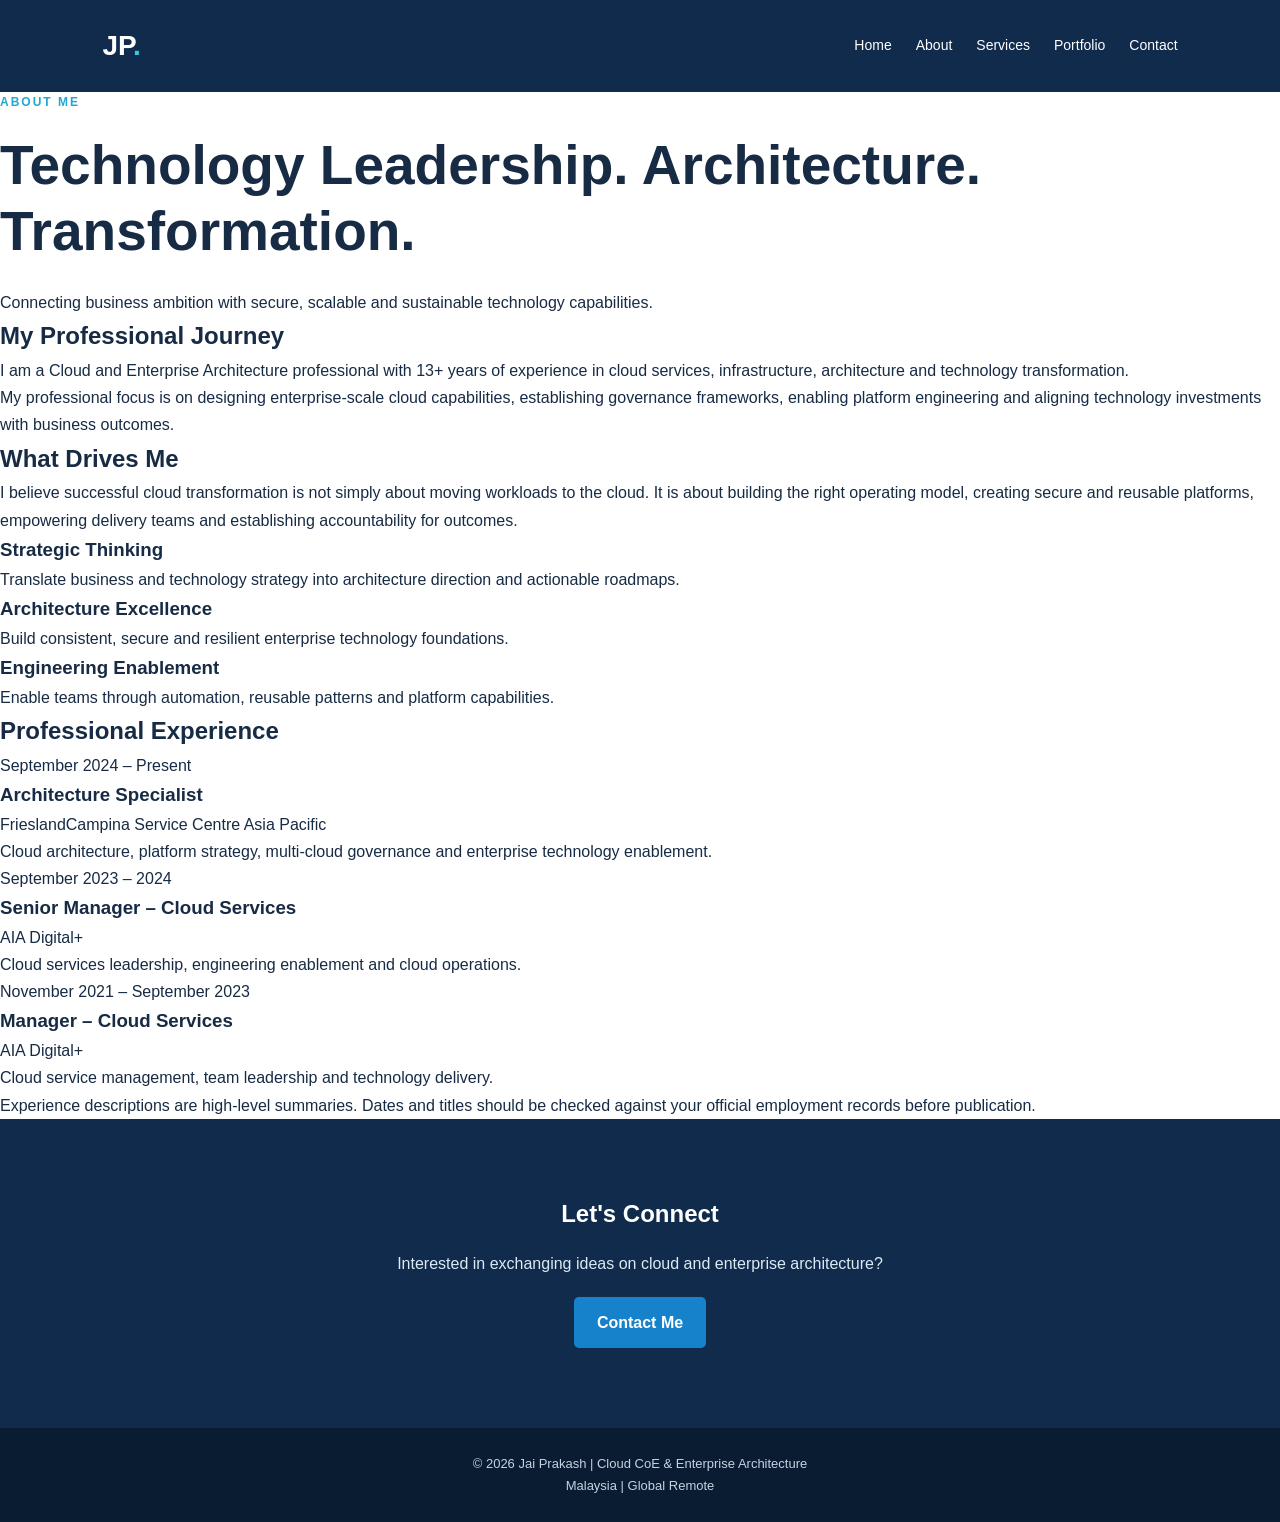
==== about.html @ 026047b7 "Create about.html Add about page" ====
<!DOCTYPE html>
<html lang="en">
<head>
  <meta charset="UTF-8">
  <meta name="viewport" content="width=device-width, initial-scale=1.0">
  <title>About Me | Jai Prakash</title>
  <link rel="stylesheet" href="assets/css/style.css">
</head>
<body>
<header>
  <a href="index.html" class="logo">JP<span>.</span></a>
  <nav>
    <a href="index.html">Home</a>
    <a href="about.html">About</a>
    <a href="services.html">Services</a>
    <a href="portfolio.html">Portfolio</a>
    <a href="contact.html">Contact</a>
  </nav>
</header>

<section class="page-hero">
  <p class="eyebrow">ABOUT ME</p>
  <h1>Technology Leadership. Architecture. Transformation.</h1>
  <p>Connecting business ambition with secure, scalable and sustainable technology capabilities.</p>
</section>

<section class="page-content">
  <h2>My Professional Journey</h2>
  <p>I am a Cloud and Enterprise Architecture professional with 13+ years of experience in cloud services, infrastructure, architecture and technology transformation.</p>
  <p>My professional focus is on designing enterprise-scale cloud capabilities, establishing governance frameworks, enabling platform engineering and aligning technology investments with business outcomes.</p>

  <h2>What Drives Me</h2>
  <p>I believe successful cloud transformation is not simply about moving workloads to the cloud. It is about building the right operating model, creating secure and reusable platforms, empowering delivery teams and establishing accountability for outcomes.</p>

  <div class="info-grid">
    <article>
      <h3>Strategic Thinking</h3>
      <p>Translate business and technology strategy into architecture direction and actionable roadmaps.</p>
    </article>
    <article>
      <h3>Architecture Excellence</h3>
      <p>Build consistent, secure and resilient enterprise technology foundations.</p>
    </article>
    <article>
      <h3>Engineering Enablement</h3>
      <p>Enable teams through automation, reusable patterns and platform capabilities.</p>
    </article>
  </div>

  <h2>Professional Experience</h2>
  <div class="timeline">
    <article>
      <span>September 2024 – Present</span>
      <h3>Architecture Specialist</h3>
      <p>FrieslandCampina Service Centre Asia Pacific</p>
      <p>Cloud architecture, platform strategy, multi-cloud governance and enterprise technology enablement.</p>
    </article>
    <article>
      <span>September 2023 – 2024</span>
      <h3>Senior Manager – Cloud Services</h3>
      <p>AIA Digital+</p>
      <p>Cloud services leadership, engineering enablement and cloud operations.</p>
    </article>
    <article>
      <span>November 2021 – September 2023</span>
      <h3>Manager – Cloud Services</h3>
      <p>AIA Digital+</p>
      <p>Cloud service management, team leadership and technology delivery.</p>
    </article>
  </div>

  <p class="note">Experience descriptions are high-level summaries. Dates and titles should be checked against your official employment records before publication.</p>
</section>

<section class="contact-banner">
  <h2>Let's Connect</h2>
  <p>Interested in exchanging ideas on cloud and enterprise architecture?</p>
  <a href="contact.html" class="button">Contact Me</a>
</section>

<footer>
  <p>© 2026 Jai Prakash | Cloud CoE & Enterprise Architecture</p>
  <p>Malaysia | Global Remote</p>
</footer>
</body>
</html>
---- assets/css/style.css ----
* {
  box-sizing: border-box;
  margin: 0;
  padding: 0;
}

body {
  font-family: Arial, sans-serif;
  color: #172b45;
  line-height: 1.7;
  background: #ffffff;
}

header {
  display: flex;
  justify-content: space-between;
  align-items: center;
  padding: 22px 8%;
  background: #102b4c;
  color: white;
}

.logo {
  font-size: 28px;
  font-weight: bold;
  color: white;
  text-decoration: none;
}

.logo span {
  color: #36c8df;
}

nav {
  display: flex;
  gap: 24px;
  flex-wrap: wrap;
}

nav a {
  color: white;
  text-decoration: none;
  font-size: 14px;
}

nav a:hover {
  color: #36c8df;
}

.hero {
  min-height: 490px;
  padding: 110px 10%;
  background: linear-gradient(120deg, #102b4c, #176ca9);
  color: white;
  display: flex;
  align-items: center;
}

.hero-content {
  max-width: 850px;
}

.eyebrow {
  color: #20a8d2;
  font-size: 12px;
  font-weight: bold;
  letter-spacing: 2px;
  margin-bottom: 20px;
}

.hero .eyebrow {
  color: #62dce8;
}

h1 {
  font-size: clamp(34px, 5vw, 55px);
  line-height: 1.2;
  margin-bottom: 25px;
}

h1 span {
  color: #54d6e6;
}

.hero p:not(.eyebrow) {
  max-width: 720px;
  color: #dceaf5;
  margin-bottom: 30px;
}

.button {
  display: inline-block;
  padding: 12px 23px;
  margin: 5px;
  background: #1682cc;
  color: white;
  text-decoration: none;
  border-radius: 5px;
  font-weight: bold;
}

.button:hover {
  background: #0e64a5;
}

.button.secondary {
  background: transparent;
  border: 1px solid white;
}

.intro, .services, .expertise {
  padding: 80px 10%;
}

.intro h2, .services h2, .expertise h2 {
  font-size: 32px;
  margin-bottom: 22px;
}

.intro p {
  max-width: 850px;
  margin-bottom: 15px;
  color: #5d6d80;
}

.text-link {
  display: inline-block;
  margin-top: 15px;
  color: #1478bd;
  font-weight: bold;
  text-decoration: none;
}

.services {
  background: #f2f6fb;
}

.cards {
  display: grid;
  grid-template-columns: repeat(3, 1fr);
  gap: 20px;
  margin-top: 35px;
}

.cards article {
  background: white;
  padding: 25px;
  border-radius: 8px;
  border: 1px solid #e2eaf2;
}

.cards h3 {
  color: #176ca9;
  margin-bottom: 12px;
}

.cards p {
  color: #637386;
  font-size: 14px;
}

.tags {
  display: flex;
  flex-wrap: wrap;
  gap: 12px;
  margin-top: 25px;
}

.tags span {
  padding: 10px 16px;
  background: #eaf3fb;
  border-radius: 5px;
  color: #205a88;
  font-size: 14px;
}

.contact-banner {
  text-align: center;
  padding: 75px 20px;
  background: #102b4c;
  color: white;
}

.contact-banner p {
  margin: 15px 0;
  color: #dceaf5;
}

footer {
  background: #091c32;
  color: #c5d3e0;
  padding: 25px;
  text-align: center;
  font-size: 13px;
}

@media (max-width: 768px) {
  header {
    flex-direction: column;
    gap: 15px;
  }

  nav {
    justify-content: center;
    gap: 12px;
  }

  .hero {
    padding: 75px 7%;
  }

  .cards {
    grid-template-columns: 1fr;
  }

  .intro, .services, .expertise {
    padding: 55px 7%;
  }
}
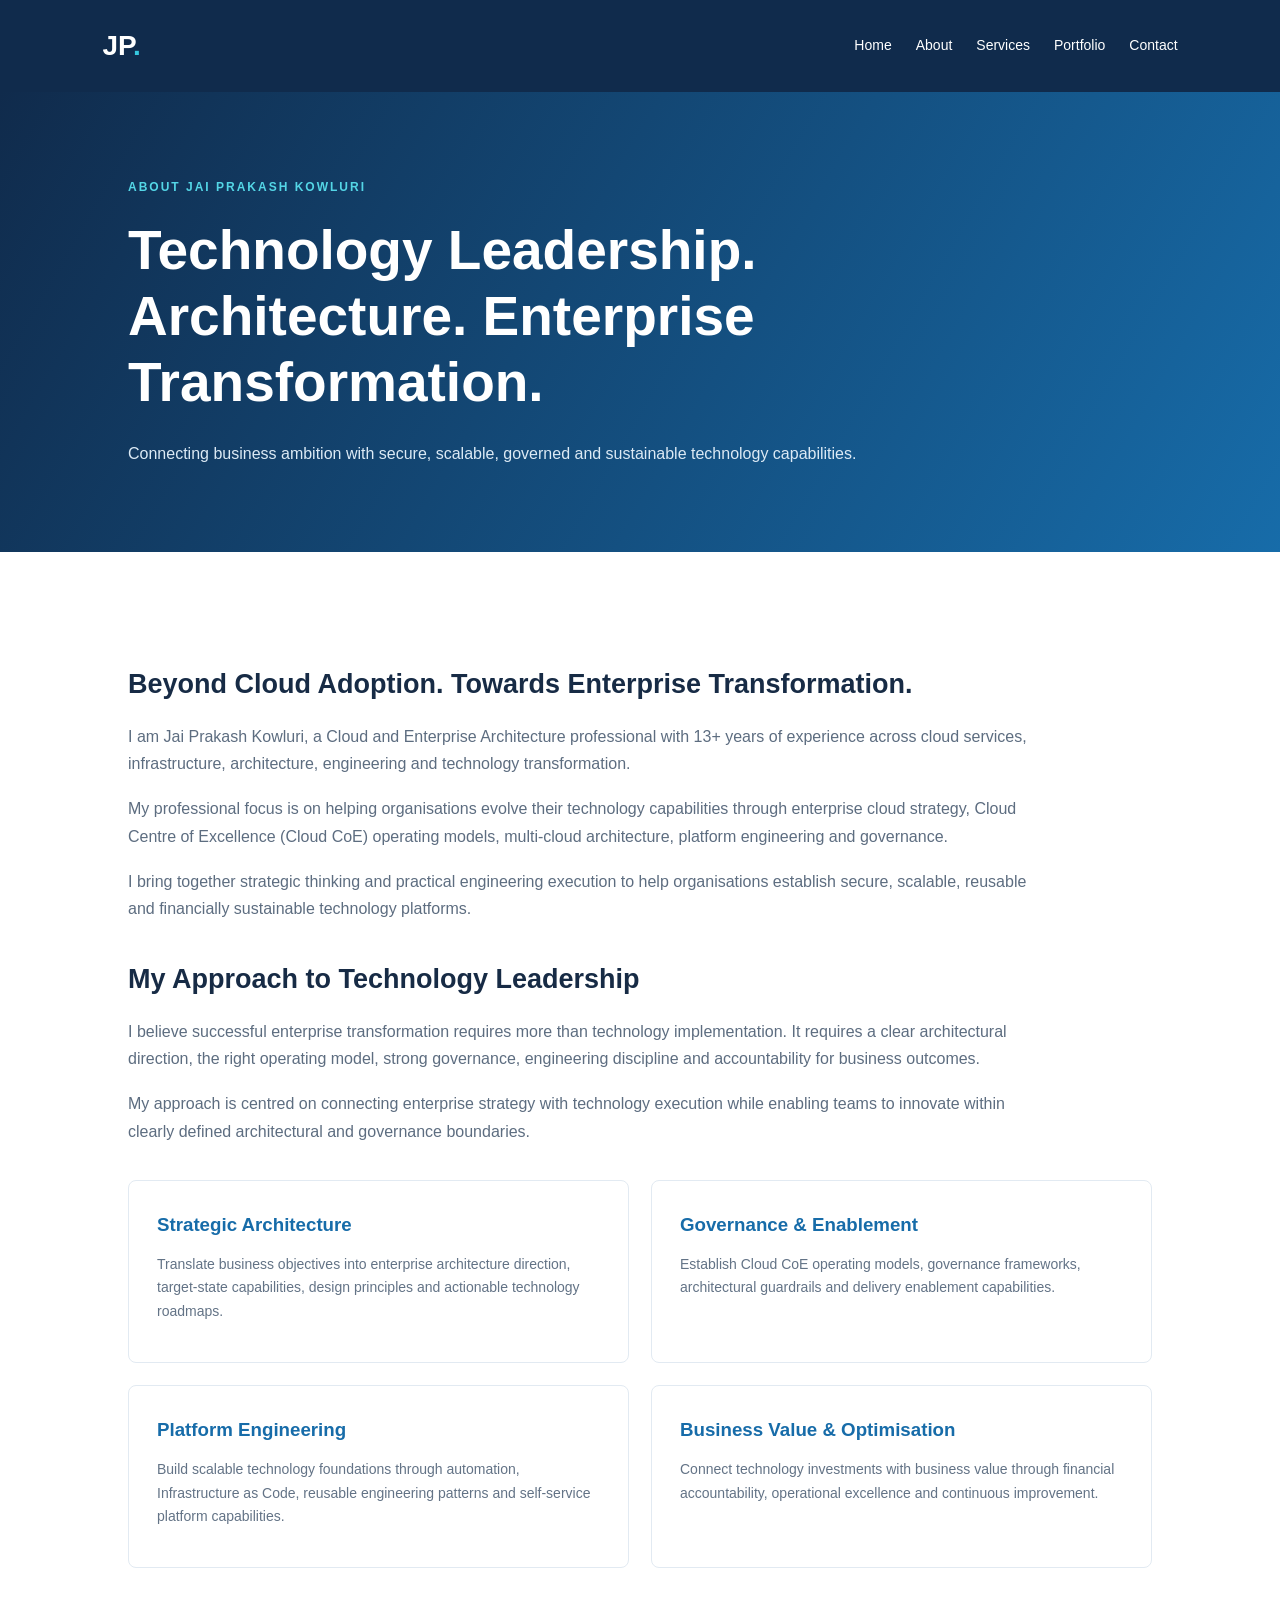
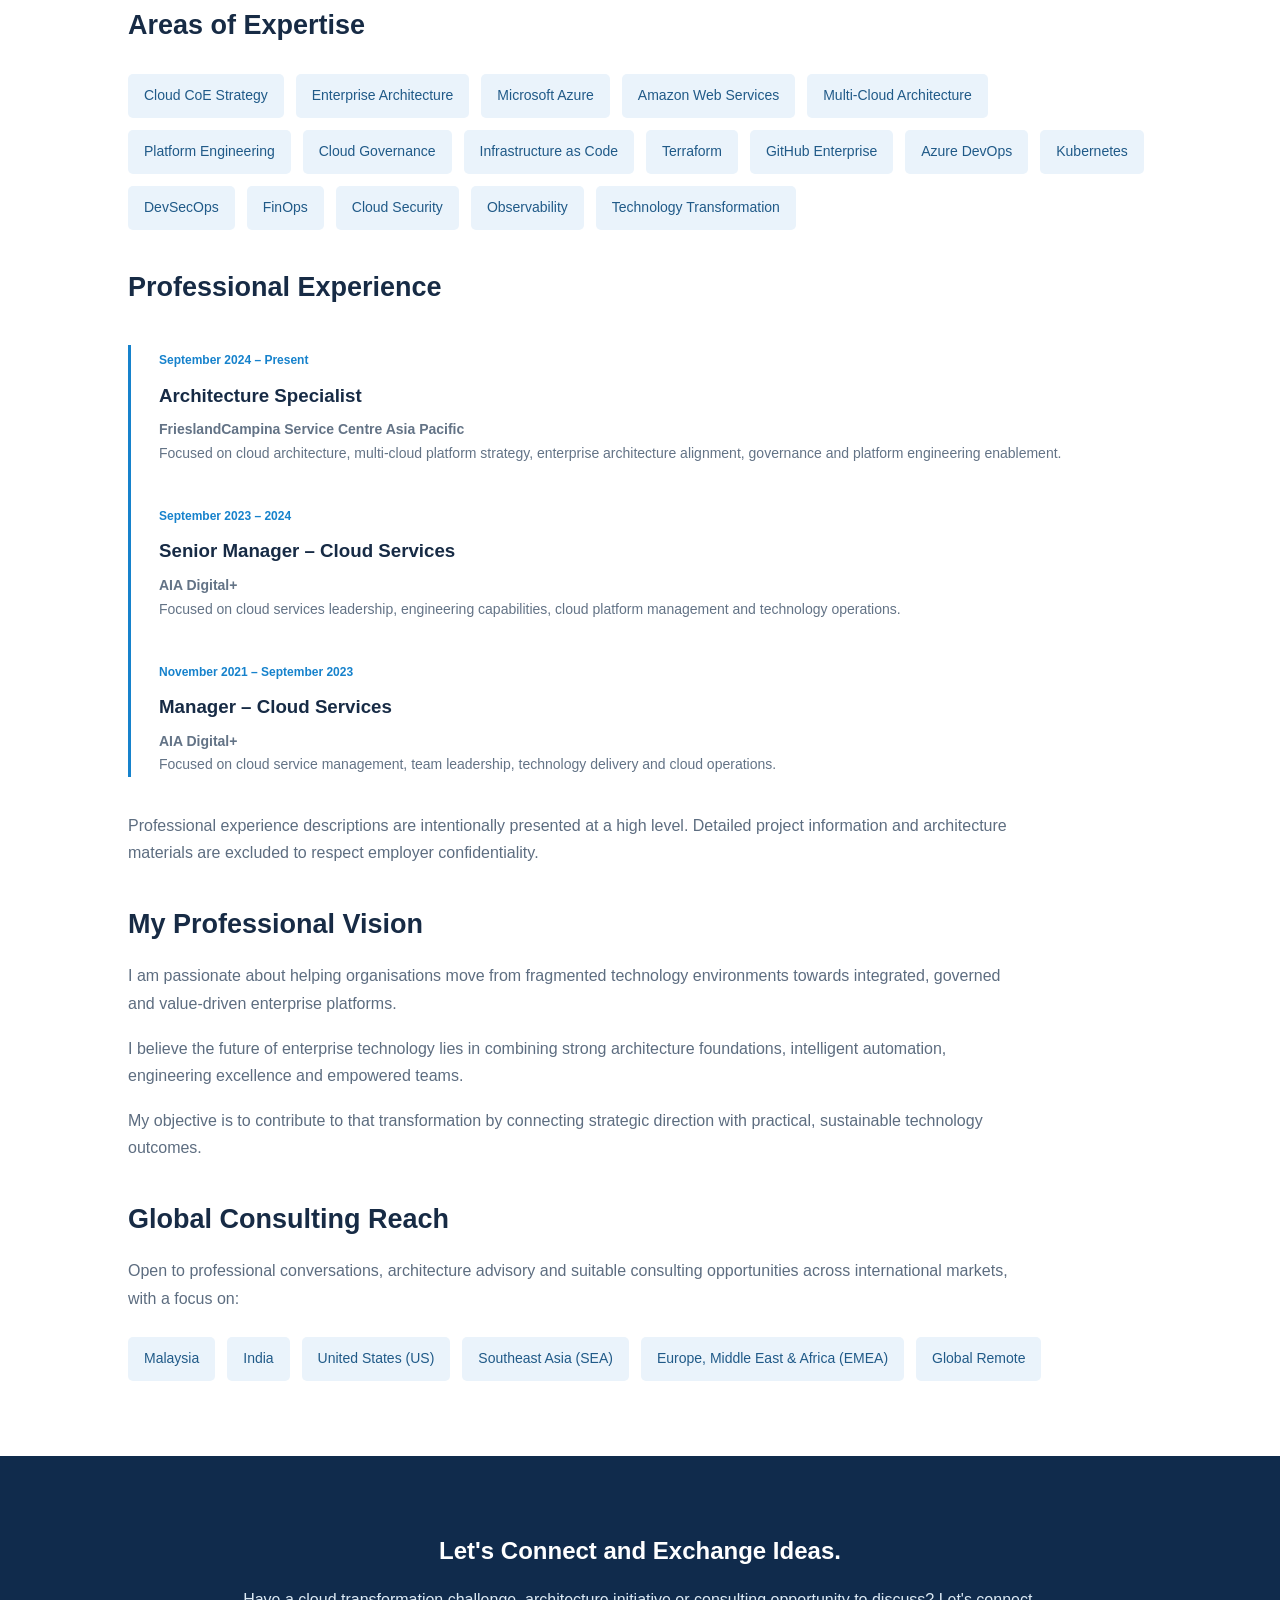
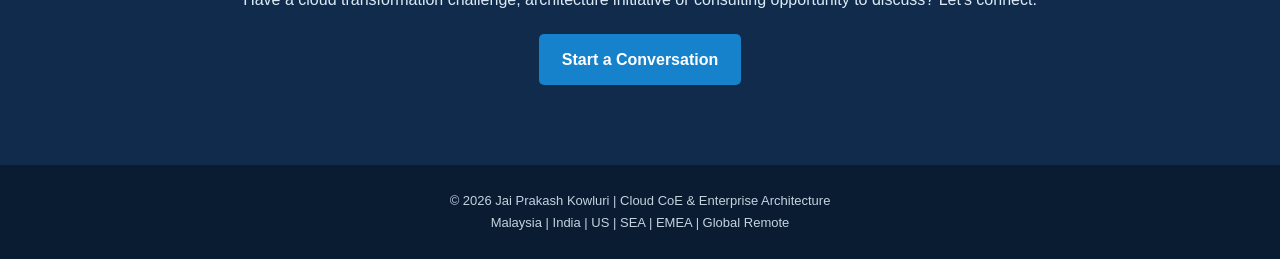
==== commit c6a9ad20: "Update about.html" ====
--- a/about.html
+++ b/about.html
@@ -1,15 +1,32 @@
+
 <!DOCTYPE html>
 <html lang="en">
 <head>
   <meta charset="UTF-8">
   <meta name="viewport" content="width=device-width, initial-scale=1.0">
-  <title>About Me | Jai Prakash</title>
+
+  <title>About Jai Prakash Kowluri | Cloud CoE & Enterprise Architecture</title>
+
+  <meta name="description" content="Jai Prakash Kowluri - Cloud CoE and Enterprise Architecture professional serving organisations across Malaysia, India, US, SEA and EMEA. Expertise in cloud strategy, Azure, AWS, platform engineering and enterprise transformation.">
+
+  <meta name="author" content="Jai Prakash Kowluri">
+  <meta name="robots" content="index, follow">
+
+  <meta property="og:title" content="About Jai Prakash Kowluri | Cloud CoE & Enterprise Architecture">
+  <meta property="og:description" content="Technology Leadership. Architecture. Enterprise Transformation.">
+  <meta property="og:type" content="website">
+  <meta property="og:url" content="https://jai-prakash-kowluri.github.io/about.html">
+
+  <link rel="canonical" href="https://jai-prakash-kowluri.github.io/about.html">
   <link rel="stylesheet" href="assets/css/style.css">
 </head>
+
 <body>
+
 <header>
   <a href="index.html" class="logo">JP<span>.</span></a>
-  <nav>
+
+  <nav aria-label="Main navigation">
     <a href="index.html">Home</a>
     <a href="about.html">About</a>
     <a href="services.html">Services</a>
@@ -18,69 +35,277 @@
   </nav>
 </header>
 
+
+<!-- ABOUT HERO -->
+
 <section class="page-hero">
-  <p class="eyebrow">ABOUT ME</p>
-  <h1>Technology Leadership. Architecture. Transformation.</h1>
-  <p>Connecting business ambition with secure, scalable and sustainable technology capabilities.</p>
+
+  <p class="eyebrow">ABOUT JAI PRAKASH KOWLURI</p>
+
+  <h1>
+    Technology Leadership.
+    Architecture.
+    Enterprise Transformation.
+  </h1>
+
+  <p>
+    Connecting business ambition with secure, scalable,
+    governed and sustainable technology capabilities.
+  </p>
+
 </section>
 
+
+<!-- PROFESSIONAL PROFILE -->
+
 <section class="page-content">
-  <h2>My Professional Journey</h2>
-  <p>I am a Cloud and Enterprise Architecture professional with 13+ years of experience in cloud services, infrastructure, architecture and technology transformation.</p>
-  <p>My professional focus is on designing enterprise-scale cloud capabilities, establishing governance frameworks, enabling platform engineering and aligning technology investments with business outcomes.</p>
-
-  <h2>What Drives Me</h2>
-  <p>I believe successful cloud transformation is not simply about moving workloads to the cloud. It is about building the right operating model, creating secure and reusable platforms, empowering delivery teams and establishing accountability for outcomes.</p>
+
+  <h2>Beyond Cloud Adoption. Towards Enterprise Transformation.</h2>
+
+  <p>
+    I am Jai Prakash Kowluri, a Cloud and Enterprise Architecture
+    professional with 13+ years of experience across cloud services,
+    infrastructure, architecture, engineering and technology transformation.
+  </p>
+
+  <p>
+    My professional focus is on helping organisations evolve their
+    technology capabilities through enterprise cloud strategy,
+    Cloud Centre of Excellence (Cloud CoE) operating models,
+    multi-cloud architecture, platform engineering and governance.
+  </p>
+
+  <p>
+    I bring together strategic thinking and practical engineering
+    execution to help organisations establish secure, scalable,
+    reusable and financially sustainable technology platforms.
+  </p>
+
+
+  <!-- PROFESSIONAL PHILOSOPHY -->
+
+  <h2>My Approach to Technology Leadership</h2>
+
+  <p>
+    I believe successful enterprise transformation requires more
+    than technology implementation. It requires a clear architectural
+    direction, the right operating model, strong governance,
+    engineering discipline and accountability for business outcomes.
+  </p>
+
+  <p>
+    My approach is centred on connecting enterprise strategy
+    with technology execution while enabling teams to innovate
+    within clearly defined architectural and governance boundaries.
+  </p>
 
   <div class="info-grid">
-    <article>
-      <h3>Strategic Thinking</h3>
-      <p>Translate business and technology strategy into architecture direction and actionable roadmaps.</p>
-    </article>
-    <article>
-      <h3>Architecture Excellence</h3>
-      <p>Build consistent, secure and resilient enterprise technology foundations.</p>
-    </article>
-    <article>
-      <h3>Engineering Enablement</h3>
-      <p>Enable teams through automation, reusable patterns and platform capabilities.</p>
-    </article>
+
+    <article>
+      <h3>Strategic Architecture</h3>
+      <p>
+        Translate business objectives into enterprise architecture
+        direction, target-state capabilities, design principles
+        and actionable technology roadmaps.
+      </p>
+    </article>
+
+    <article>
+      <h3>Governance & Enablement</h3>
+      <p>
+        Establish Cloud CoE operating models, governance frameworks,
+        architectural guardrails and delivery enablement capabilities.
+      </p>
+    </article>
+
+    <article>
+      <h3>Platform Engineering</h3>
+      <p>
+        Build scalable technology foundations through automation,
+        Infrastructure as Code, reusable engineering patterns
+        and self-service platform capabilities.
+      </p>
+    </article>
+
+    <article>
+      <h3>Business Value & Optimisation</h3>
+      <p>
+        Connect technology investments with business value through
+        financial accountability, operational excellence
+        and continuous improvement.
+      </p>
+    </article>
+
   </div>
 
+
+  <!-- CORE EXPERTISE -->
+
+  <h2>Areas of Expertise</h2>
+
+  <div class="tags">
+
+    <span>Cloud CoE Strategy</span>
+    <span>Enterprise Architecture</span>
+    <span>Microsoft Azure</span>
+    <span>Amazon Web Services</span>
+    <span>Multi-Cloud Architecture</span>
+    <span>Platform Engineering</span>
+    <span>Cloud Governance</span>
+    <span>Infrastructure as Code</span>
+    <span>Terraform</span>
+    <span>GitHub Enterprise</span>
+    <span>Azure DevOps</span>
+    <span>Kubernetes</span>
+    <span>DevSecOps</span>
+    <span>FinOps</span>
+    <span>Cloud Security</span>
+    <span>Observability</span>
+    <span>Technology Transformation</span>
+
+  </div>
+
+
+  <!-- CAREER JOURNEY -->
+
   <h2>Professional Experience</h2>
+
   <div class="timeline">
-    <article>
+
+    <article>
+
       <span>September 2024 – Present</span>
+
       <h3>Architecture Specialist</h3>
-      <p>FrieslandCampina Service Centre Asia Pacific</p>
-      <p>Cloud architecture, platform strategy, multi-cloud governance and enterprise technology enablement.</p>
-    </article>
-    <article>
+
+      <p><strong>FrieslandCampina Service Centre Asia Pacific</strong></p>
+
+      <p>
+        Focused on cloud architecture, multi-cloud platform strategy,
+        enterprise architecture alignment, governance and platform
+        engineering enablement.
+      </p>
+
+    </article>
+
+
+    <article>
+
       <span>September 2023 – 2024</span>
+
       <h3>Senior Manager – Cloud Services</h3>
-      <p>AIA Digital+</p>
-      <p>Cloud services leadership, engineering enablement and cloud operations.</p>
-    </article>
-    <article>
+
+      <p><strong>AIA Digital+</strong></p>
+
+      <p>
+        Focused on cloud services leadership, engineering capabilities,
+        cloud platform management and technology operations.
+      </p>
+
+    </article>
+
+
+    <article>
+
       <span>November 2021 – September 2023</span>
+
       <h3>Manager – Cloud Services</h3>
-      <p>AIA Digital+</p>
-      <p>Cloud service management, team leadership and technology delivery.</p>
-    </article>
+
+      <p><strong>AIA Digital+</strong></p>
+
+      <p>
+        Focused on cloud service management, team leadership,
+        technology delivery and cloud operations.
+      </p>
+
+    </article>
+
   </div>
 
-  <p class="note">Experience descriptions are high-level summaries. Dates and titles should be checked against your official employment records before publication.</p>
+  <p class="note">
+    Professional experience descriptions are intentionally presented
+    at a high level. Detailed project information and architecture
+    materials are excluded to respect employer confidentiality.
+  </p>
+
+
+  <!-- PROFESSIONAL VISION -->
+
+  <h2>My Professional Vision</h2>
+
+  <p>
+    I am passionate about helping organisations move from
+    fragmented technology environments towards integrated,
+    governed and value-driven enterprise platforms.
+  </p>
+
+  <p>
+    I believe the future of enterprise technology lies in combining
+    strong architecture foundations, intelligent automation,
+    engineering excellence and empowered teams.
+  </p>
+
+  <p>
+    My objective is to contribute to that transformation by
+    connecting strategic direction with practical, sustainable
+    technology outcomes.
+  </p>
+
+
+  <!-- GLOBAL CONSULTING REACH -->
+
+  <h2>Global Consulting Reach</h2>
+
+  <p>
+    Open to professional conversations, architecture advisory
+    and suitable consulting opportunities across international
+    markets, with a focus on:
+  </p>
+
+  <div class="tags">
+    <span>Malaysia</span>
+    <span>India</span>
+    <span>United States (US)</span>
+    <span>Southeast Asia (SEA)</span>
+    <span>Europe, Middle East & Africa (EMEA)</span>
+    <span>Global Remote</span>
+  </div>
+
 </section>
 
+
+<!-- CONTACT CTA -->
+
 <section class="contact-banner">
-  <h2>Let's Connect</h2>
-  <p>Interested in exchanging ideas on cloud and enterprise architecture?</p>
-  <a href="contact.html" class="button">Contact Me</a>
+
+  <h2>Let's Connect and Exchange Ideas.</h2>
+
+  <p>
+    Have a cloud transformation challenge, architecture initiative
+    or consulting opportunity to discuss?
+    Let's connect.
+  </p>
+
+  <a href="contact.html" class="button">
+    Start a Conversation
+  </a>
+
 </section>
 
+
+<!-- FOOTER -->
+
 <footer>
-  <p>© 2026 Jai Prakash | Cloud CoE & Enterprise Architecture</p>
-  <p>Malaysia | Global Remote</p>
+
+  <p>
+    © 2026 Jai Prakash Kowluri | Cloud CoE & Enterprise Architecture
+  </p>
+
+  <p>
+    Malaysia | India | US | SEA | EMEA | Global Remote
+  </p>
+
 </footer>
+
 </body>
 </html>
--- a/assets/css/style.css
+++ b/assets/css/style.css
@@ -217,3 +217,200 @@
     padding: 55px 7%;
   }
 }
+
+/* Inner page design */
+
+.page-hero {
+  padding: 85px 10%;
+  background: linear-gradient(120deg, #102b4c, #176ca9);
+  color: white;
+}
+
+.page-hero h1 {
+  max-width: 850px;
+}
+
+.page-hero p:not(.eyebrow) {
+  max-width: 750px;
+  color: #dceaf5;
+}
+
+.page-hero .eyebrow {
+  color: #54d6e6;
+}
+
+.page-content {
+  padding: 75px 10%;
+}
+
+.page-content h2 {
+  font-size: 27px;
+  margin: 35px 0 15px;
+}
+
+.page-content > p {
+  color: #5d6d80;
+  margin-bottom: 18px;
+  max-width: 900px;
+}
+
+.info-grid {
+  display: grid;
+  grid-template-columns: repeat(2, 1fr);
+  gap: 22px;
+  margin: 35px 0;
+}
+
+.info-grid article {
+  padding: 28px;
+  border: 1px solid #e2eaf2;
+  border-radius: 8px;
+  background: #ffffff;
+}
+
+.info-grid h3 {
+  color: #176ca9;
+  margin-bottom: 12px;
+}
+
+.info-grid p {
+  color: #637386;
+  font-size: 14px;
+  margin-bottom: 10px;
+}
+
+.timeline {
+  border-left: 3px solid #1682cc;
+  margin: 35px 0;
+  padding-left: 28px;
+}
+
+.timeline article {
+  margin-bottom: 35px;
+}
+
+.timeline span {
+  font-size: 12px;
+  color: #1682cc;
+  font-weight: bold;
+}
+
+.timeline h3 {
+  margin: 7px 0;
+}
+
+.timeline p {
+  color: #637386;
+  font-size: 14px;
+}
+
+.contact-note {
+  background: #f2f6fb;
+  padding: 30px;
+  border-radius: 8px;
+  margin-top: 40px;
+}
+
+.contact-note p {
+  color: #637386;
+}
+
+@media (max-width: 768px) {
+  .page-hero {
+    padding: 65px 7%;
+  }
+
+  .page-content {
+    padding: 55px 7%;
+  }
+
+  .info-grid {
+    grid-template-columns: 1fr;
+  }
+}
+
+/* MODERN HOMEPAGE HERO */
+
+.hero-modern {
+  display: flex;
+  align-items: center;
+  justify-content: space-between;
+  gap: 50px;
+  padding: 80px 8%;
+}
+
+.hero-modern .hero-content {
+  flex: 1.5;
+  max-width: 760px;
+}
+
+.hero-modern .hero-image {
+  flex: 1;
+  max-width: 380px;
+}
+
+.hero-modern .hero-image img {
+  width: 100%;
+  height: 450px;
+  object-fit: cover;
+  object-position: center top;
+  border-radius: 18px;
+  box-shadow: 0 15px 40px rgba(0,0,0,0.18);
+}
+
+.hero-highlights {
+  display: flex;
+  flex-wrap: wrap;
+  gap: 30px;
+  margin: 30px 0;
+}
+
+.hero-highlights div {
+  display: flex;
+  flex-direction: column;
+  gap: 5px;
+}
+
+.hero-highlights strong {
+  font-size: 20px;
+  color: #176CA9;
+}
+
+.hero-highlights span {
+  font-size: 13px;
+  color: #667085;
+}
+
+.hero-actions {
+  display: flex;
+  flex-wrap: wrap;
+  gap: 15px;
+  margin-top: 25px;
+}
+
+@media (max-width: 768px) {
+
+  .hero-modern {
+    flex-direction: column;
+    padding: 50px 6%;
+    text-align: center;
+  }
+
+  .hero-modern .hero-image {
+    max-width: 280px;
+  }
+
+  .hero-modern .hero-image img {
+    height: 330px;
+  }
+
+  .hero-highlights {
+    justify-content: center;
+    gap: 20px;
+  }
+
+  .hero-actions {
+    justify-content: center;
+  }
+
+}
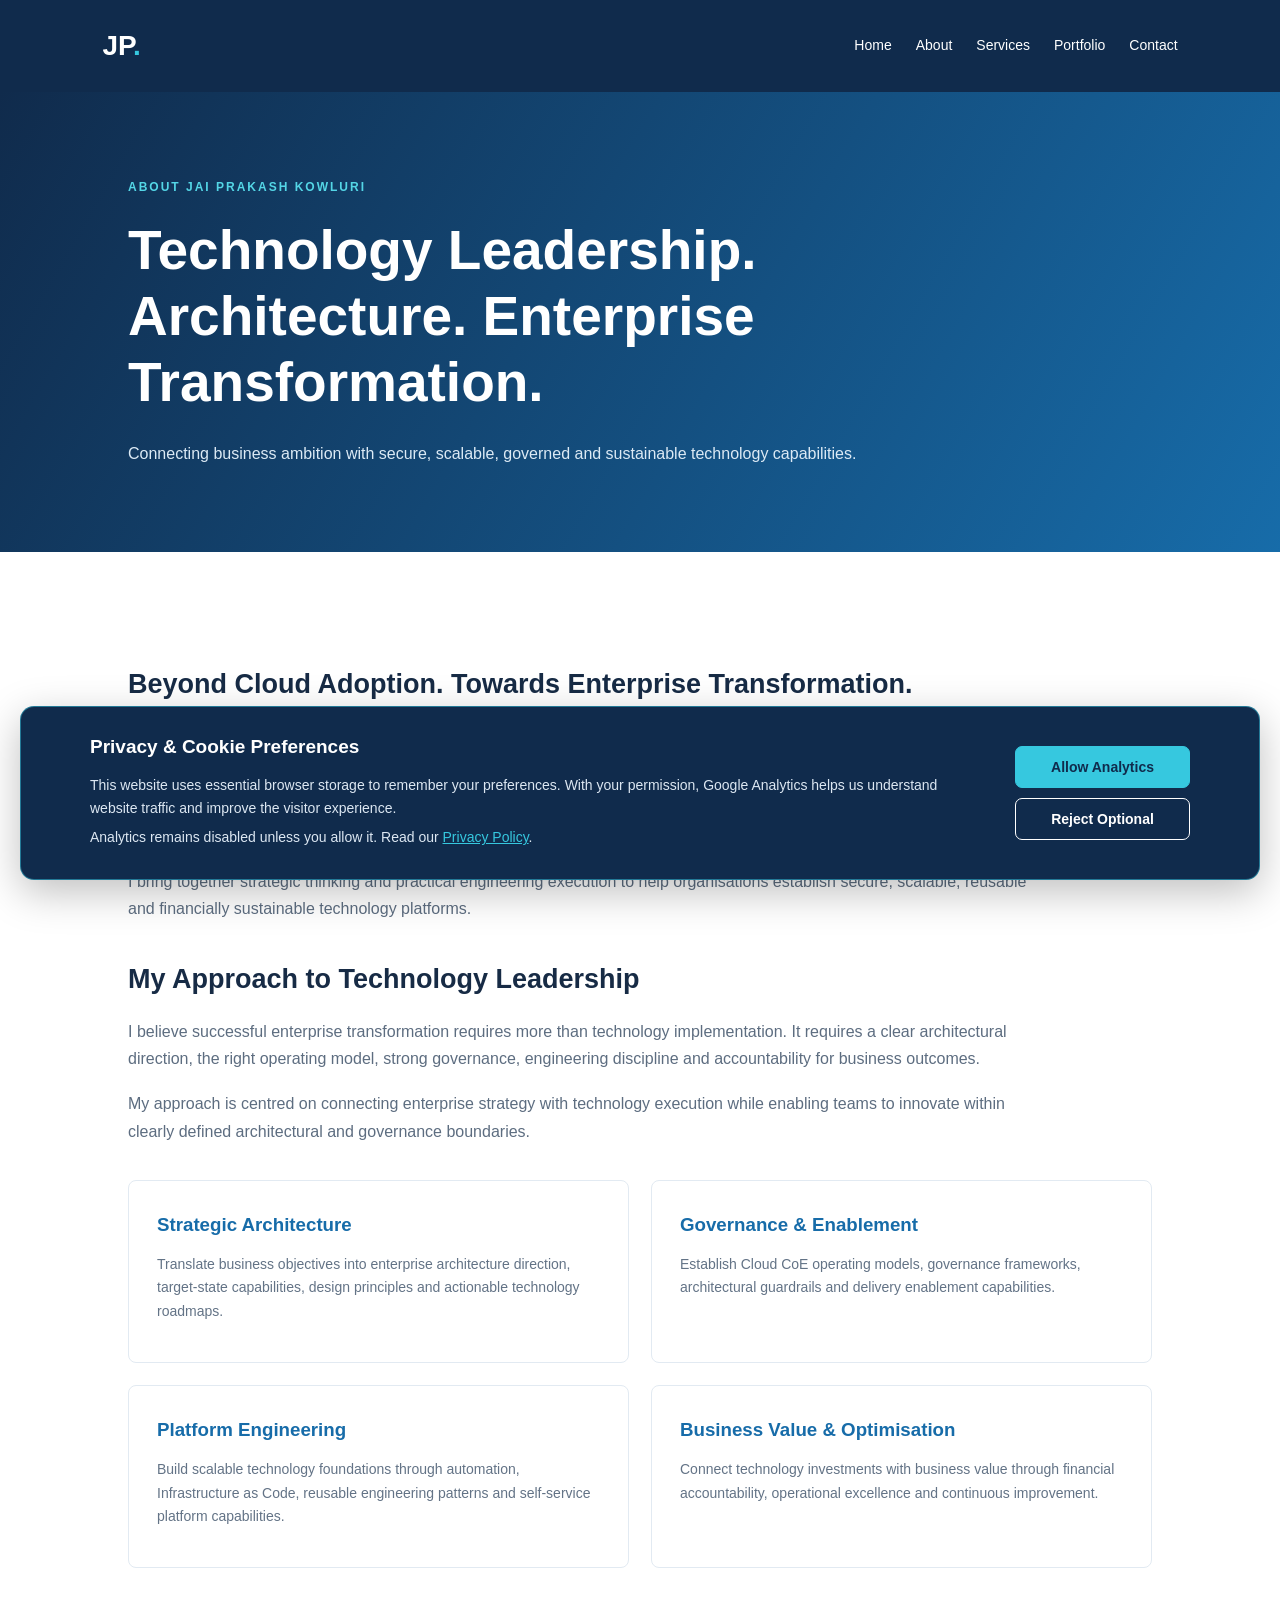
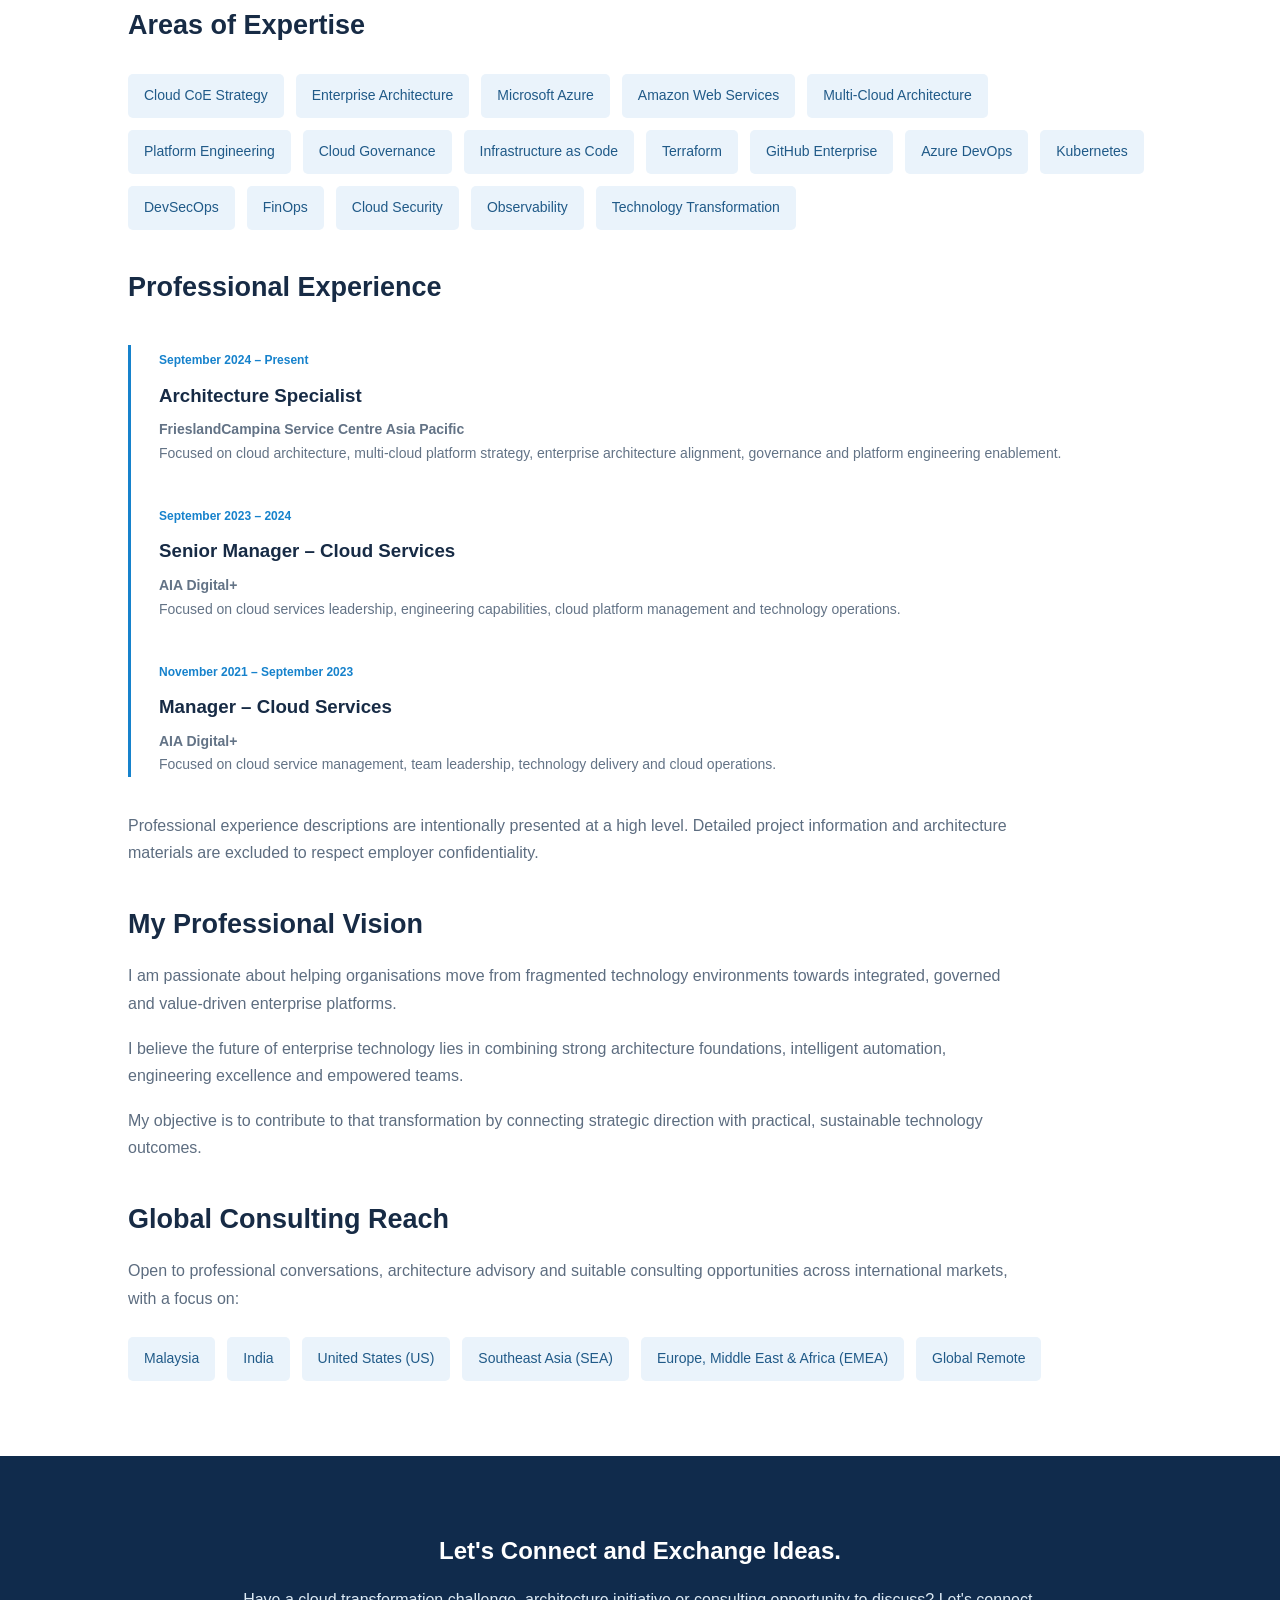
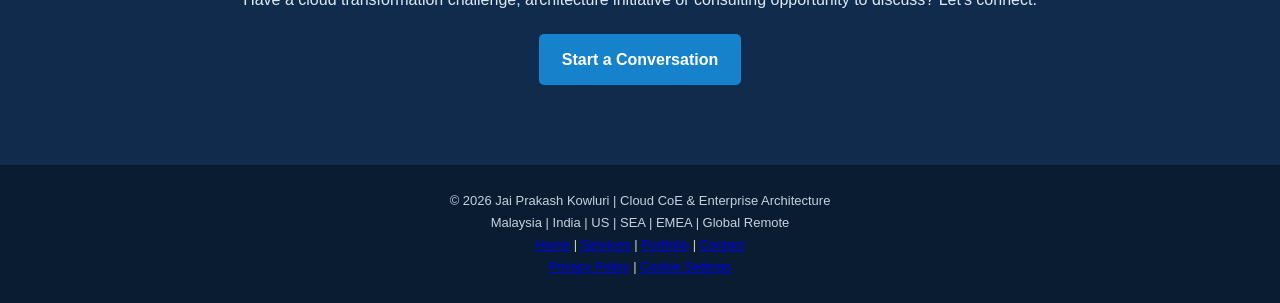
==== commit b0d62625: "Update about.html" ====
--- a/about.html
+++ b/about.html
@@ -19,6 +19,19 @@
 
   <link rel="canonical" href="https://jai-prakash-kowluri.github.io/about.html">
   <link rel="stylesheet" href="assets/css/style.css">
+  <link rel="stylesheet" href="/assets/css/consent.css">
+  <script src="/assets/js/consent.js" defer></script>
+  
+<!-- Social sharing metadata -->
+<meta property="og:site_name" content="Jai Prakash Kowluri | Cloud CoE & Enterprise Architecture">
+<meta property="og:image:alt" content="Jai Prakash Kowluri - Cloud CoE & Enterprise Architecture Consultant">
+<meta name="twitter:card" content="summary">
+<meta name="twitter:title" content="Jai Prakash Kowluri | Cloud CoE & Enterprise Architecture">
+<meta name="twitter:description" content="Cloud CoE strategy, enterprise architecture, multi-cloud transformation and platform engineering.">
+
+<link rel="icon" type="image/svg+xml" href="/assets/favicon.svg">
+<meta name="theme-color" content="#102B4C">
+
 </head>
 
 <body>
@@ -305,7 +318,20 @@
     Malaysia | India | US | SEA | EMEA | Global Remote
   </p>
 
+  <p>
+    <a href="index.html">Home</a> |
+    <a href="services.html">Services</a> |
+    <a href="portfolio.html">Portfolio</a> |
+    <a href="contact.html">Contact</a>
+  </p>
+
+  <p>
+    <a href="privacy.html">Privacy Policy</a> |
+    <a href="#jp-cookie-settings" id="jp-cookie-settings">
+      Cookie Settings
+    </a>
+  </p>
+
 </footer>
-
 </body>
 </html>
--- a/assets/css/consent.css
+++ b/assets/css/consent.css
@@ -0,0 +1,115 @@
+
+/* =====================================
+   JP. COOKIE CONSENT BANNER
+===================================== */
+
+.jp-cookie-banner {
+    position: fixed;
+    left: 20px;
+    right: 20px;
+    bottom: 20px;
+    z-index: 99999;
+
+    background: #102B4C;
+    color: #FFFFFF;
+
+    border: 1px solid rgba(54, 200, 223, 0.5);
+    border-radius: 14px;
+
+    padding: 24px;
+
+    box-shadow: 0 12px 40px rgba(0, 0, 0, 0.25);
+}
+
+.jp-cookie-content {
+    max-width: 1100px;
+    margin: auto;
+
+    display: flex;
+    align-items: center;
+    justify-content: space-between;
+    gap: 30px;
+}
+
+.jp-cookie-copy {
+    flex: 1;
+}
+
+.jp-cookie-copy h3 {
+    color: #FFFFFF;
+    margin: 0 0 10px;
+    font-size: 19px;
+}
+
+.jp-cookie-copy p {
+    color: #DCE7F2;
+    font-size: 14px;
+    line-height: 1.7;
+    margin: 5px 0;
+}
+
+.jp-cookie-copy a {
+    color: #36C8DF;
+    text-decoration: underline;
+}
+
+.jp-cookie-actions {
+    display: flex;
+    flex-direction: column;
+    gap: 10px;
+    min-width: 175px;
+}
+
+.jp-cookie-actions button {
+    width: 100%;
+    padding: 12px 16px;
+
+    border-radius: 7px;
+    border: 1px solid #36C8DF;
+
+    background: #36C8DF;
+    color: #102B4C;
+
+    font-weight: 700;
+    font-size: 14px;
+    cursor: pointer;
+}
+
+.jp-cookie-actions button:hover {
+    opacity: 0.88;
+}
+
+.jp-cookie-actions button:last-child {
+    background: transparent;
+    color: #FFFFFF;
+    border-color: #FFFFFF;
+}
+
+.jp-cookie-actions button:focus-visible {
+    outline: 3px solid #FFFFFF;
+    outline-offset: 3px;
+}
+
+/* Mobile layout */
+
+@media (max-width: 700px) {
+
+    .jp-cookie-banner {
+        left: 10px;
+        right: 10px;
+        bottom: 10px;
+        padding: 18px;
+    }
+
+    .jp-cookie-content {
+        flex-direction: column;
+        align-items: stretch;
+        gap: 18px;
+    }
+
+    .jp-cookie-actions {
+        flex-direction: column;
+        min-width: 100%;
+    }
+
+}
